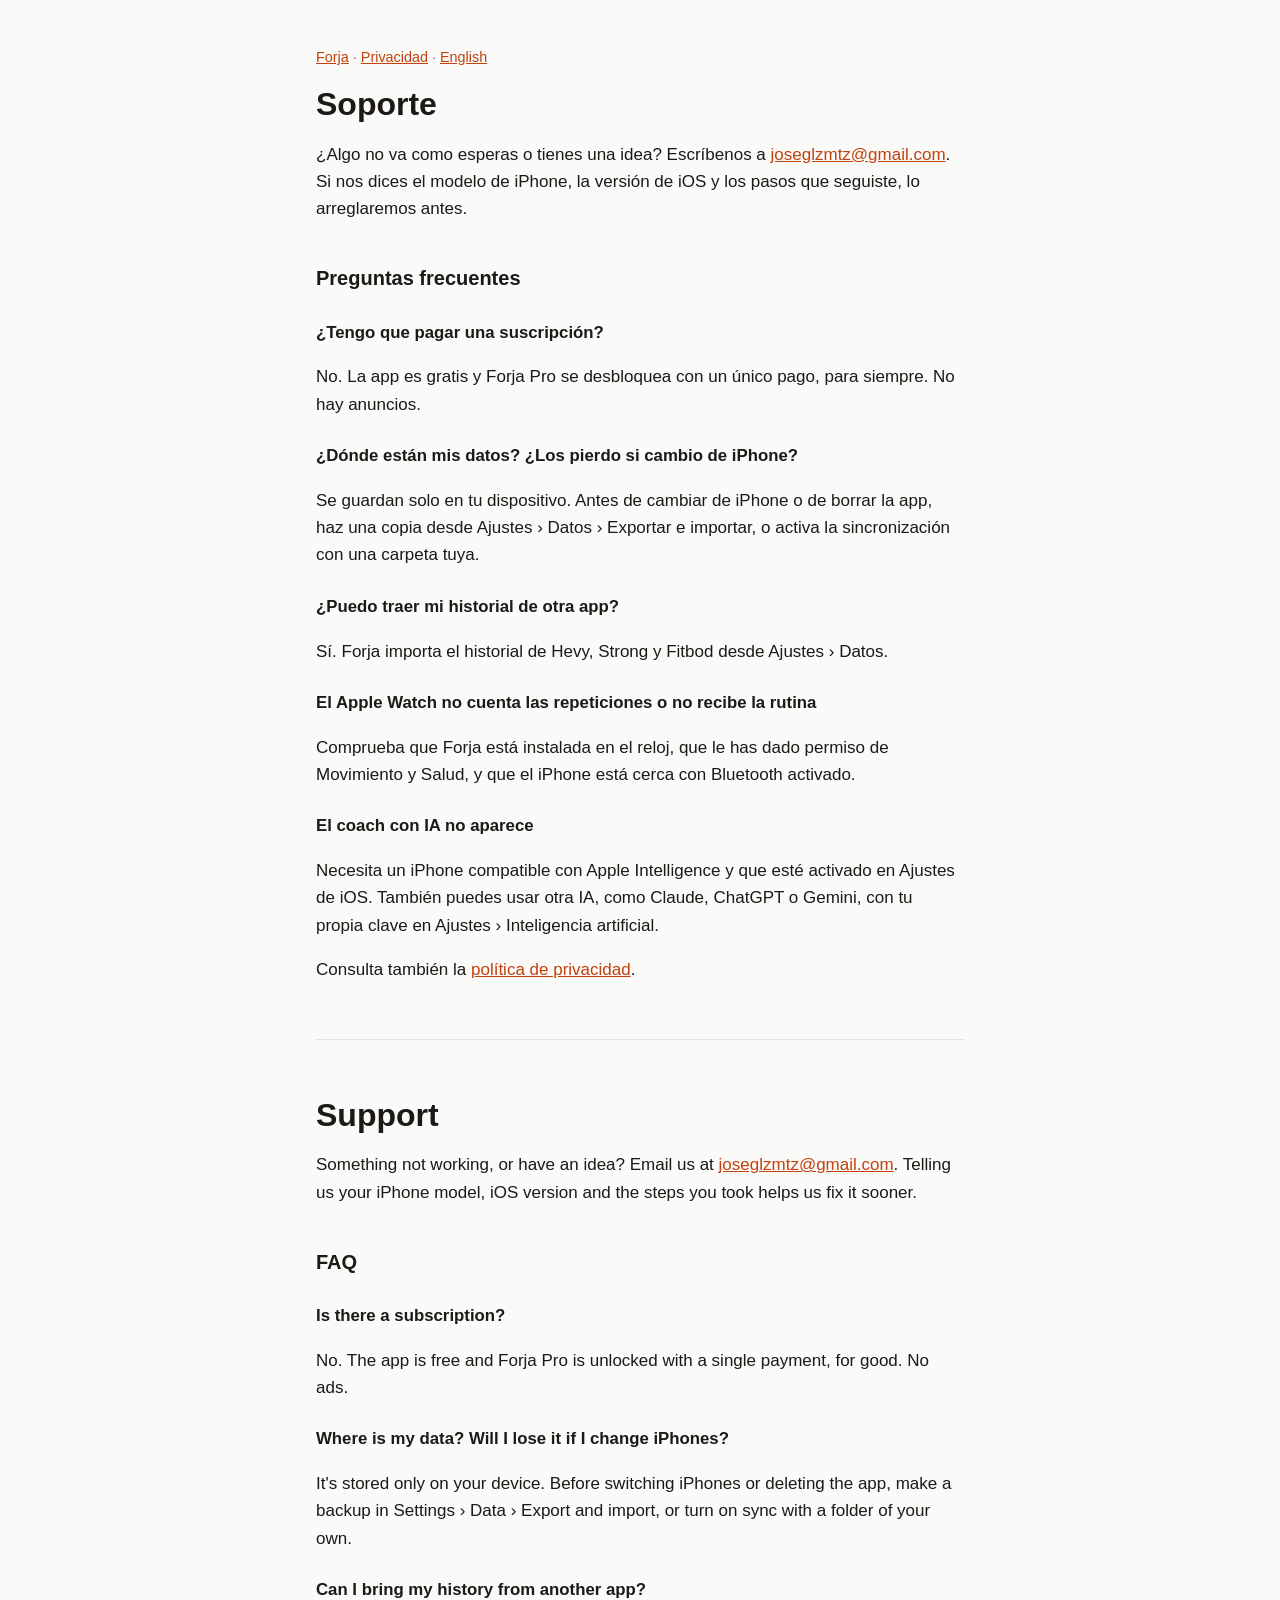
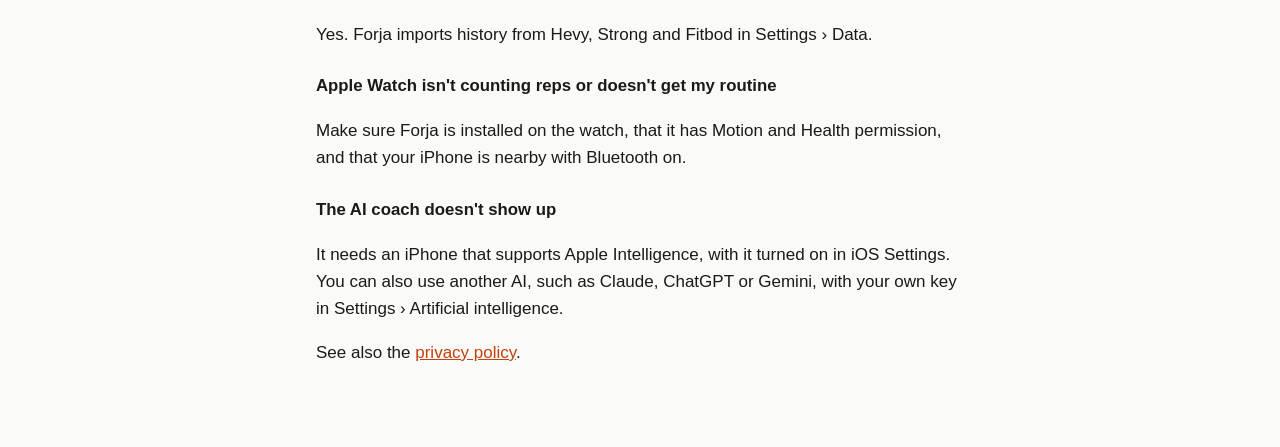
==== soporte.html @ b877081c "Web de Forja: soporte y privacidad Co-Authored-By: Claude Opus 5.5 <noreply@anthropic.com>" ====
<!doctype html>
<html lang="es">
<head>
<meta charset="utf-8">
<meta name="viewport" content="width=device-width, initial-scale=1">
<title>Forja · Soporte</title>
<link rel="stylesheet" href="estilo.css">
</head>
<body>
<main>
<p class="nav"><a href="index.html">Forja</a> · <a href="privacidad.html">Privacidad</a> · <a href="#en">English</a></p>

<h1>Soporte</h1>
<p>¿Algo no va como esperas o tienes una idea? Escríbenos a <a href="mailto:joseglzmtz@gmail.com?subject=Forja">joseglzmtz@gmail.com</a>. Si nos dices el modelo de iPhone, la versión de iOS y los pasos que seguiste, lo arreglaremos antes.</p>

<h2>Preguntas frecuentes</h2>
<h3>¿Tengo que pagar una suscripción?</h3>
<p>No. La app es gratis y Forja Pro se desbloquea con un único pago, para siempre. No hay anuncios.</p>
<h3>¿Dónde están mis datos? ¿Los pierdo si cambio de iPhone?</h3>
<p>Se guardan solo en tu dispositivo. Antes de cambiar de iPhone o de borrar la app, haz una copia desde Ajustes › Datos › Exportar e importar, o activa la sincronización con una carpeta tuya.</p>
<h3>¿Puedo traer mi historial de otra app?</h3>
<p>Sí. Forja importa el historial de Hevy, Strong y Fitbod desde Ajustes › Datos.</p>
<h3>El Apple Watch no cuenta las repeticiones o no recibe la rutina</h3>
<p>Comprueba que Forja está instalada en el reloj, que le has dado permiso de Movimiento y Salud, y que el iPhone está cerca con Bluetooth activado.</p>
<h3>El coach con IA no aparece</h3>
<p>Necesita un iPhone compatible con Apple Intelligence y que esté activado en Ajustes de iOS. También puedes usar otra IA, como Claude, ChatGPT o Gemini, con tu propia clave en Ajustes › Inteligencia artificial.</p>

<p>Consulta también la <a href="privacidad.html">política de privacidad</a>.</p>

<hr>

<section id="en" lang="en">
<h1>Support</h1>
<p>Something not working, or have an idea? Email us at <a href="mailto:joseglzmtz@gmail.com?subject=Forja">joseglzmtz@gmail.com</a>. Telling us your iPhone model, iOS version and the steps you took helps us fix it sooner.</p>

<h2>FAQ</h2>
<h3>Is there a subscription?</h3>
<p>No. The app is free and Forja Pro is unlocked with a single payment, for good. No ads.</p>
<h3>Where is my data? Will I lose it if I change iPhones?</h3>
<p>It's stored only on your device. Before switching iPhones or deleting the app, make a backup in Settings › Data › Export and import, or turn on sync with a folder of your own.</p>
<h3>Can I bring my history from another app?</h3>
<p>Yes. Forja imports history from Hevy, Strong and Fitbod in Settings › Data.</p>
<h3>Apple Watch isn't counting reps or doesn't get my routine</h3>
<p>Make sure Forja is installed on the watch, that it has Motion and Health permission, and that your iPhone is nearby with Bluetooth on.</p>
<h3>The AI coach doesn't show up</h3>
<p>It needs an iPhone that supports Apple Intelligence, with it turned on in iOS Settings. You can also use another AI, such as Claude, ChatGPT or Gemini, with your own key in Settings › Artificial intelligence.</p>

<p>See also the <a href="privacidad.html">privacy policy</a>.</p>
</section>
</main>
</body>
</html>
---- estilo.css ----
:root { --bg: #fafaf9; --fg: #1c1917; --muted: #78716c; --accent: #c2410c; --rule: #e7e5e4; color-scheme: light dark; }
@media (prefers-color-scheme: dark) {
  :root { --bg: #0c0a09; --fg: #f5f5f4; --muted: #a8a29e; --accent: #fb923c; --rule: #292524; }
}
* { box-sizing: border-box; }
body { margin: 0; background: var(--bg); color: var(--fg); font: 17px/1.6 -apple-system, BlinkMacSystemFont, "Segoe UI", sans-serif; }
main { max-width: 680px; margin: 0 auto; padding: 32px 16px 64px; }
h1 { font-size: 2rem; line-height: 1.2; margin: 0.5em 0 0.2em; }
h2 { font-size: 1.25rem; margin-top: 2em; }
h3 { font-size: 1.05rem; margin: 1.5em 0 0.3em; }
a { color: var(--accent); }
.nav, .meta { color: var(--muted); font-size: 0.9rem; }
hr { border: 0; border-top: 1px solid var(--rule); margin: 56px 0; }
li { margin: 0.4em 0; }
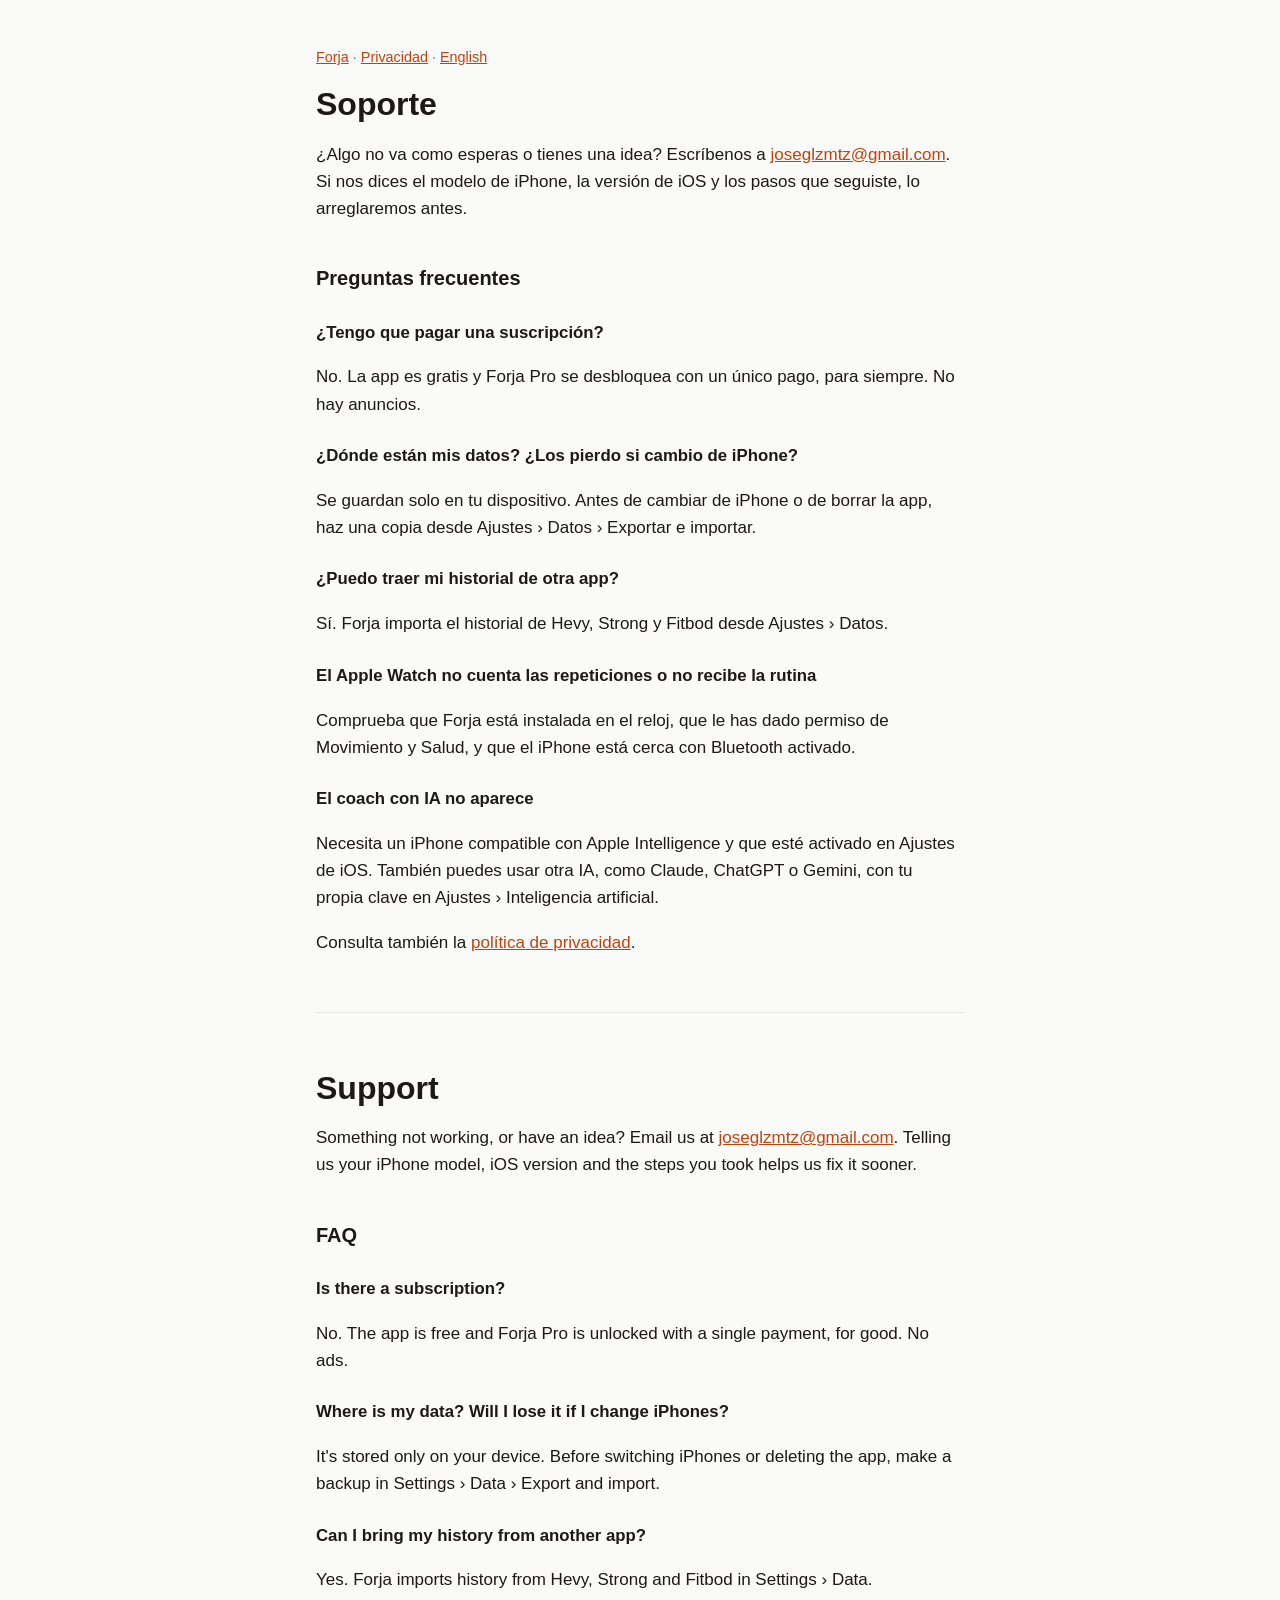
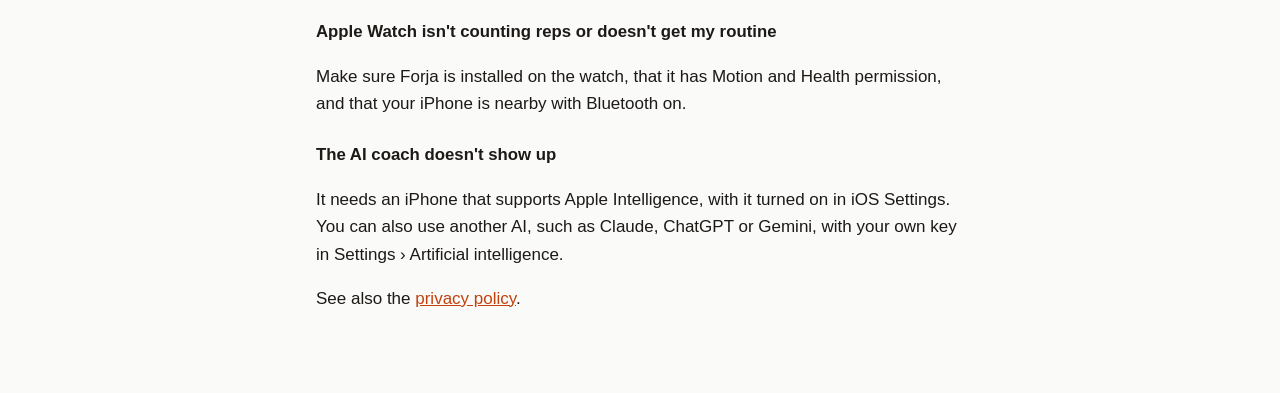
==== commit f26863c5: "Sin sincronización en la versión 1.0 Co-Authored-By: Claude Opus 5.5 <noreply@anthropic.com> Claude-" ====
--- a/soporte.html
+++ b/soporte.html
@@ -17,7 +17,7 @@
 <h3>¿Tengo que pagar una suscripción?</h3>
 <p>No. La app es gratis y Forja Pro se desbloquea con un único pago, para siempre. No hay anuncios.</p>
 <h3>¿Dónde están mis datos? ¿Los pierdo si cambio de iPhone?</h3>
-<p>Se guardan solo en tu dispositivo. Antes de cambiar de iPhone o de borrar la app, haz una copia desde Ajustes › Datos › Exportar e importar, o activa la sincronización con una carpeta tuya.</p>
+<p>Se guardan solo en tu dispositivo. Antes de cambiar de iPhone o de borrar la app, haz una copia desde Ajustes › Datos › Exportar e importar.</p>
 <h3>¿Puedo traer mi historial de otra app?</h3>
 <p>Sí. Forja importa el historial de Hevy, Strong y Fitbod desde Ajustes › Datos.</p>
 <h3>El Apple Watch no cuenta las repeticiones o no recibe la rutina</h3>
@@ -37,7 +37,7 @@
 <h3>Is there a subscription?</h3>
 <p>No. The app is free and Forja Pro is unlocked with a single payment, for good. No ads.</p>
 <h3>Where is my data? Will I lose it if I change iPhones?</h3>
-<p>It's stored only on your device. Before switching iPhones or deleting the app, make a backup in Settings › Data › Export and import, or turn on sync with a folder of your own.</p>
+<p>It's stored only on your device. Before switching iPhones or deleting the app, make a backup in Settings › Data › Export and import.</p>
 <h3>Can I bring my history from another app?</h3>
 <p>Yes. Forja imports history from Hevy, Strong and Fitbod in Settings › Data.</p>
 <h3>Apple Watch isn't counting reps or doesn't get my routine</h3>
